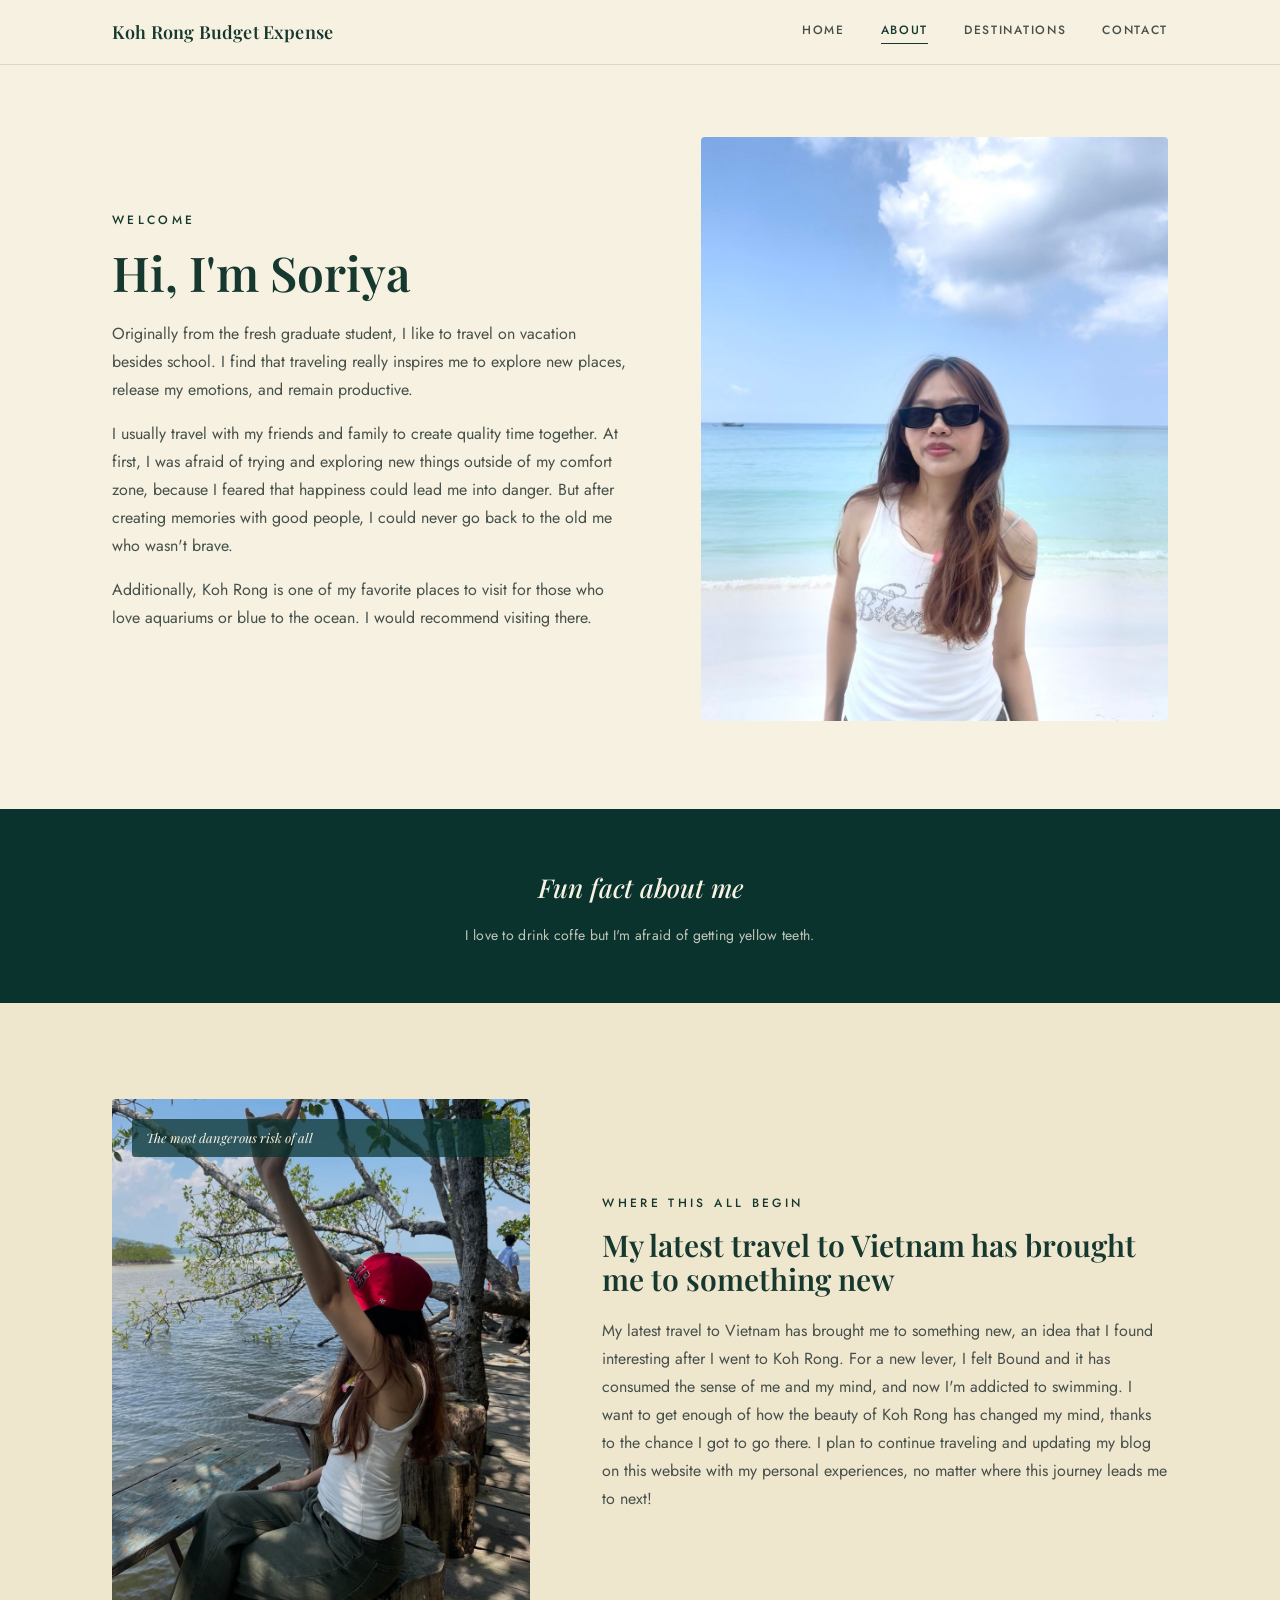
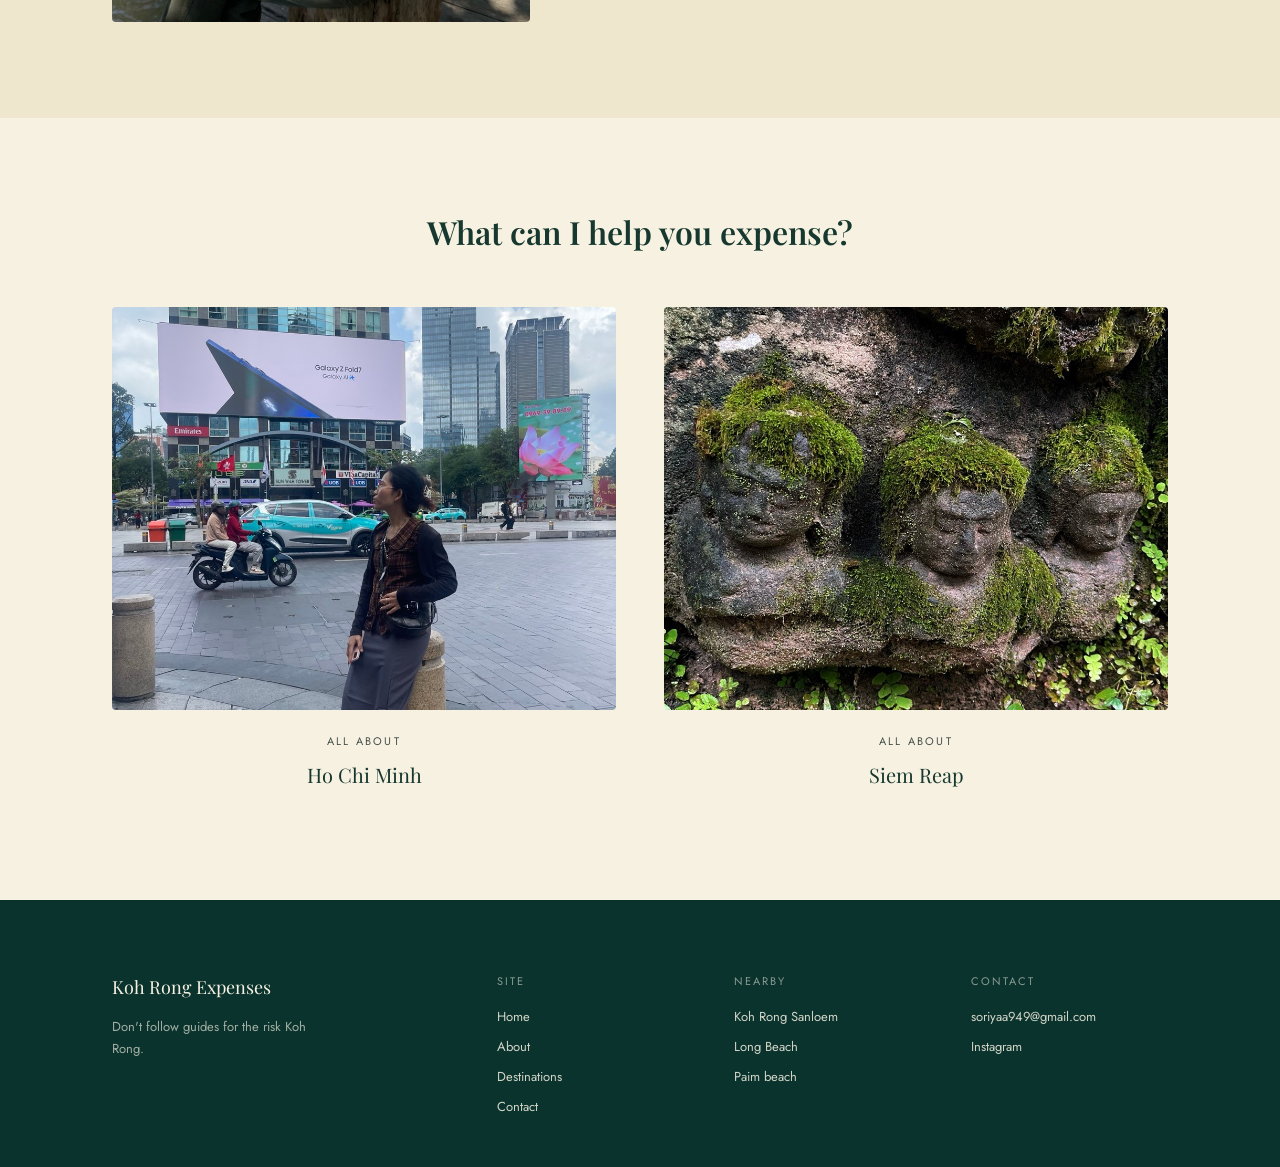
==== about/index_4.html @ e84d72f0 "Initial commit" ====
<!DOCTYPE html>
<html lang="en">
<head>
<meta charset="UTF-8">
<meta name="viewport" content="width=device-width, initial-scale=1.0">
<title>Koh Rong Budget Expense</title>
<link rel="preconnect" href="https://fonts.googleapis.com">
<link href="https://fonts.googleapis.com/css2?family=Playfair+Display:ital,wght@0,500;0,600;0,700;1,500&family=Jost:wght@300;400;500;600&display=swap" rel="stylesheet">
<link rel="stylesheet" href="styles_2.css">
</head>
<body>

<!-- NAV -->
<header class="site-header">
  <div class="header-inner">
    <a href="#" class="logo">Koh Rong Budget Expense</a>

    <button class="nav-toggle" id="navToggle" aria-label="Toggle navigation" aria-expanded="false">
      <span></span>
      <span></span>
      <span></span>
    </button>

    <nav class="main-nav" id="mainNav">
      <a href="#home">Home</a>
      <a href="#about" class="active">About</a>
      <a href="#destinations">Destinations</a>
      <a href="contact.html">Contact</a>
    </nav>
  </div>
</header>

<main>

  <!-- WELCOME / ABOUT -->
  <section class="about-section" id="about">
    <div class="about-inner">
      <div class="about-copy">
        <p class="eyebrow">Welcome</p>
        <h1>Hi, I'm Soriya</h1>
        <p>Originally from the fresh graduate student, I like to travel on vacation besides school. I find that traveling really inspires me to explore new places, release my emotions, and remain productive.</p>
        <p>I usually travel with my friends and family to create quality time together. At first, I was afraid of trying and exploring new things outside of my comfort zone, because I feared that happiness could lead me into danger. But after creating memories with good people, I could never go back to the old me who wasn't brave.</p>
        <p>Additionally, Koh Rong is one of my favorite places to visit for those who love aquariums or blue to the ocean. I would recommend visiting there.</p>
      </div>
      <div class="about-photo">
        <img src="soriyaImage.jpg" alt="Soriya wearing sunglasses">
      </div>
    </div>
  </section>

  <!-- FUN FACT BANNER -->
  <section class="fun-fact">
    <p class="fun-fact-title">Fun fact about me</p>
    <p class="fun-fact-text">I love to drink coffe but I'm afraid of getting yellow teeth.</p>
  </section>

  <!-- WHERE IT ALL BEGAN -->
  <section class="origin-section">
    <div class="origin-inner">
      <div class="origin-photo">
        <img src="soriyapf.jpg" alt="soriya along a river">
        <span class="photo-caption">The most dangerous risk of all</span>
      </div>
      <div class="origin-copy">
        <p class="eyebrow">Where this all begin</p>
        <h2>My latest travel to Vietnam has brought me to something new</h2>
        <p>My latest travel to Vietnam has brought me to something new, an idea that I found interesting after I went to Koh Rong. For a new lever, I felt Bound and it has consumed the sense of me and my mind, and now I'm addicted to swimming. I want to get enough of how the beauty of Koh Rong has changed my mind, thanks to the chance I got to go there. I plan to continue traveling and updating my blog on this website with my personal experiences, no matter where this journey leads me to next!</p>
      </div>
    </div>
  </section>

  <!-- WHAT CAN I HELP YOU EXPENSE -->
  <section class="expense-section" id="destinations">
    <h2>What can I help you expense?</h2>

    <div class="expense-grid">
      <a class="expense-card" href="#">
        <div class="expense-image">
          <img src="hcm.jpg" alt="A street scene in Ho Chi Minh City with a blue car">
        </div>
        <p class="expense-label">All about<br><span>Ho Chi Minh</span></p>
      </a>

      <a class="expense-card" href="#">
        <div class="expense-image">
          <img src="sr.jpg" alt="Moss covered stone carvings at Siem Reap">
        </div>
        <p class="expense-label">All about<br><span>Siem Reap</span></p>
      </a>
    </div>
  </section>

</main>

<!-- FOOTER -->
<footer class="site-footer" id="contact">
  <div class="footer-inner">
    <div class="footer-brand">
      <p class="footer-title">Koh Rong Expenses</p>
      <p class="footer-tagline">Don't follow guides for the risk Koh Rong.</p>
    </div>

    <div class="footer-col">
      <p class="footer-heading">Site</p>
      <a href="#home">Home</a>
      <a href="#about">About</a>
      <a href="#destinations">Destinations</a>
      <a href="contact.html">Contact</a>
    </div>

    <div class="footer-col">
      <p class="footer-heading">Nearby</p>
      <a href="#">Koh Rong Sanloem</a>
      <a href="#">Long Beach</a>
      <a href="#">Paim beach</a>
    </div>

    <div class="footer-col">
      <p class="footer-heading">Contact</p>
      <a href="mailto:soriyaa949@gmail.com">soriyaa949@gmail.com</a>
      <a href="#">Instagram</a>
    </div>
  </div>
</footer>

<script src="script.js"></script>
</body>
</html>
---- about/styles_2.css ----
/* ===========================
   Tokens
=========================== */
:root {
  --cream-light: #F6F1E1;
  --cream-warm: #EFE6CE;
  --green-deep: #0A332E;
  --green-deep-2: #16382F;
  --ink: #1E2620;
  --ink-soft: #46504A;
  --rule: rgba(30, 38, 32, 0.12);
  --white: #FFFFFF;

  --font-display: 'Playfair Display', Georgia, serif;
  --font-body: 'Jost', 'Helvetica Neue', Arial, sans-serif;

  --max-width: 1120px;
}

* { box-sizing: border-box; }

html { scroll-behavior: smooth; }

body {
  margin: 0;
  font-family: var(--font-body);
  color: var(--ink);
  background: var(--cream-light);
  -webkit-font-smoothing: antialiased;
}

img { max-width: 100%; display: block; }

a { color: inherit; text-decoration: none; }

h1, h2 {
  font-family: var(--font-display);
  font-weight: 600;
  line-height: 1.15;
  margin: 0 0 20px;
  color: var(--green-deep-2);
}

p { line-height: 1.75; margin: 0 0 16px; color: var(--ink-soft); }

.eyebrow {
  font-family: var(--font-body);
  font-size: 12px;
  letter-spacing: 0.28em;
  text-transform: uppercase;
  color: var(--green-deep-2);
  font-weight: 500;
  margin-bottom: 14px;
}

/* ===========================
   Header
=========================== */
.site-header {
  background: var(--cream-light);
  border-bottom: 1px solid var(--rule);
  position: sticky;
  top: 0;
  z-index: 100;
}

.header-inner {
  max-width: var(--max-width);
  margin: 0 auto;
  padding: 20px 32px;
  display: flex;
  align-items: center;
  justify-content: space-between;
}

.logo {
  font-family: var(--font-display);
  font-weight: 600;
  font-size: 18px;
  letter-spacing: 0.01em;
  color: var(--green-deep-2);
}

.main-nav {
  display: flex;
  gap: 36px;
}

.main-nav a {
  font-size: 12px;
  letter-spacing: 0.14em;
  text-transform: uppercase;
  font-weight: 500;
  color: var(--ink-soft);
  padding-bottom: 4px;
  border-bottom: 1px solid transparent;
  transition: color 0.2s ease, border-color 0.2s ease;
}

.main-nav a:hover,
.main-nav a.active {
  color: var(--green-deep-2);
  border-bottom-color: var(--green-deep-2);
}

.nav-toggle {
  display: none;
  flex-direction: column;
  justify-content: center;
  gap: 5px;
  width: 32px;
  height: 32px;
  background: none;
  border: none;
  cursor: pointer;
  padding: 0;
}

.nav-toggle span {
  display: block;
  height: 2px;
  width: 100%;
  background: var(--green-deep-2);
  transition: transform 0.25s ease, opacity 0.25s ease;
}

.nav-toggle.is-open span:nth-child(1) { transform: translateY(7px) rotate(45deg); }
.nav-toggle.is-open span:nth-child(2) { opacity: 0; }
.nav-toggle.is-open span:nth-child(3) { transform: translateY(-7px) rotate(-45deg); }

/* ===========================
   About section
=========================== */
.about-section {
  padding: 0;
}

.about-inner {
  max-width: var(--max-width);
  margin: 0 auto;
  padding: 72px 32px 88px;
  display: grid;
  grid-template-columns: 1.05fr 0.95fr;
  gap: 72px;
  align-items: center;
}

.about-copy h1 {
  font-size: clamp(34px, 4vw, 48px);
}

.about-photo img {
  border-radius: 4px;
  width: 100%;
  aspect-ratio: 4 / 5;
  object-fit: cover;
}

/* ===========================
   Fun fact banner
=========================== */
.fun-fact {
  background: var(--green-deep);
  color: var(--cream-light);
  text-align: center;
  padding: 56px 24px;
}

.fun-fact-title {
  font-family: var(--font-display);
  font-style: italic;
  font-size: 26px;
  font-weight: 500;
  color: var(--cream-light);
  margin-bottom: 12px;
}

.fun-fact-text {
  font-size: 14px;
  letter-spacing: 0.02em;
  color: rgba(246, 241, 225, 0.78);
  margin: 0;
}

/* ===========================
   Origin section
=========================== */
.origin-section {
  background: var(--cream-warm);
  padding: 0;
}

.origin-inner {
  max-width: var(--max-width);
  margin: 0 auto;
  padding: 96px 32px;
  display: grid;
  grid-template-columns: 0.85fr 1.15fr;
  gap: 72px;
  align-items: center;
}

.origin-photo {
  position: relative;
  border-radius: 4px;
  overflow: hidden;
}

.origin-photo img {
  width: 100%;
  aspect-ratio: 4 / 5;
  object-fit: cover;
}

.photo-caption {
  position: absolute;
  top: 20px;
  left: 20px;
  right: 20px;
  background: rgba(10, 51, 46, 0.72);
  color: var(--cream-light);
  font-family: var(--font-display);
  font-style: italic;
  font-size: 13px;
  padding: 10px 14px;
  border-radius: 3px;
  line-height: 1.4;
}

.origin-copy h2 {
  font-size: clamp(24px, 2.6vw, 30px);
}

/* ===========================
   Expense section
=========================== */
.expense-section {
  padding: 96px 32px 108px;
  max-width: var(--max-width);
  margin: 0 auto;
  text-align: center;
}

.expense-section h2 {
  font-size: clamp(26px, 3vw, 32px);
  margin-bottom: 56px;
}

.expense-grid {
  display: grid;
  grid-template-columns: 1fr 1fr;
  gap: 48px;
}

.expense-card { display: block; }

.expense-image {
  border-radius: 4px;
  overflow: hidden;
  margin-bottom: 22px;
}

.expense-image img {
  width: 100%;
  aspect-ratio: 5 / 4;
  object-fit: cover;
  transition: transform 0.5s ease;
}

.expense-card:hover .expense-image img {
  transform: scale(1.04);
}

.expense-label {
  font-size: 11px;
  letter-spacing: 0.2em;
  text-transform: uppercase;
  color: var(--ink-soft);
  margin: 0;
}

.expense-label span {
  display: block;
  font-family: var(--font-display);
  font-size: 20px;
  letter-spacing: 0;
  text-transform: none;
  color: var(--green-deep-2);
  margin-top: 6px;
}

/* ===========================
   Contact page
=========================== */
.contact-section {
  min-height: 60vh;
  padding: 0;
}

.contact-inner {
  max-width: var(--max-width);
  margin: 0 auto;
  padding: 88px 32px 140px;
}

.contact-inner h1 {
  font-size: clamp(30px, 3.6vw, 40px);
  margin-bottom: 28px;
}

.contact-inner h2 {
  font-size: clamp(19px, 2.2vw, 23px);
  margin-top: 52px;
  margin-bottom: 22px;
}

.contact-inner p {
  font-size: 16px;
  max-width: 640px;
}

.inline-link {
  color: var(--green-deep-2);
  border-bottom: 1px solid var(--green-deep-2);
  transition: opacity 0.2s ease;
}

.inline-link:hover { opacity: 0.7; }

.social-list {
  list-style: disc;
  padding-left: 20px;
  margin: 0 0 64px;
}

.social-list li {
  font-size: 16px;
  color: var(--ink-soft);
  line-height: 2;
}

.social-label {
  color: var(--ink);
  font-weight: 500;
}

.sign-off {
  margin-bottom: 4px;
  font-size: 16px;
}

.sign-name {
  font-size: 16px;
  margin-bottom: 0;
}

/* ===========================
   Footer
=========================== */
.site-footer {
  background: var(--green-deep);
  color: var(--cream-light);
  padding: 0;
}

.footer-inner {
  max-width: var(--max-width);
  margin: 0 auto;
  padding: 72px 32px 40px;
  display: grid;
  grid-template-columns: 1.4fr 0.8fr 0.8fr 0.8fr;
  gap: 40px;
}

.footer-title {
  font-family: var(--font-display);
  font-size: 18px;
  margin: 0 0 12px;
  color: var(--cream-light);
}

.footer-tagline {
  font-size: 13px;
  color: rgba(246, 241, 225, 0.65);
  max-width: 220px;
  margin: 0;
}

.footer-heading {
  font-size: 11px;
  letter-spacing: 0.18em;
  text-transform: uppercase;
  color: rgba(246, 241, 225, 0.55);
  margin: 0 0 16px;
}

.footer-col {
  display: flex;
  flex-direction: column;
}

.footer-col a {
  font-size: 13px;
  color: rgba(246, 241, 225, 0.85);
  margin-bottom: 10px;
  width: fit-content;
  border-bottom: 1px solid transparent;
  transition: border-color 0.2s ease;
}

.footer-col a:hover {
  border-bottom-color: rgba(246, 241, 225, 0.85);
}

/* ===========================
   Responsive
=========================== */
@media (max-width: 900px) {
  .about-inner,
  .origin-inner {
    grid-template-columns: 1fr;
    gap: 40px;
  }

  .origin-inner { text-align: left; }

  .about-photo { order: -1; }

  .footer-inner {
    grid-template-columns: 1fr 1fr;
    row-gap: 40px;
  }

  .footer-brand { grid-column: 1 / -1; }
}

@media (max-width: 640px) {
  .header-inner { padding: 16px 20px; }

  .nav-toggle { display: flex; }

  .main-nav {
    position: absolute;
    top: 100%;
    left: 0;
    right: 0;
    background: var(--cream-light);
    border-bottom: 1px solid var(--rule);
    flex-direction: column;
    gap: 0;
    max-height: 0;
    overflow: hidden;
    transition: max-height 0.3s ease;
  }

  .main-nav.is-open { max-height: 260px; }

  .main-nav a {
    padding: 16px 20px;
    border-bottom: 1px solid var(--rule);
  }

  .main-nav a.active { border-left: 3px solid var(--green-deep-2); }

  .about-inner { padding: 48px 20px 64px; }
  .origin-inner { padding: 64px 20px; }
  .expense-section { padding: 64px 20px 72px; }
  .fun-fact { padding: 44px 20px; }
  .contact-inner { padding: 56px 20px 80px; }
  .footer-inner { padding: 56px 20px 32px; }

  .about-copy h1 { font-size: 30px; }

  .expense-grid {
    grid-template-columns: 1fr;
    gap: 40px;
  }

  .footer-inner {
    grid-template-columns: 1fr;
    gap: 32px;
  }

  .fun-fact-title { font-size: 21px; }
}
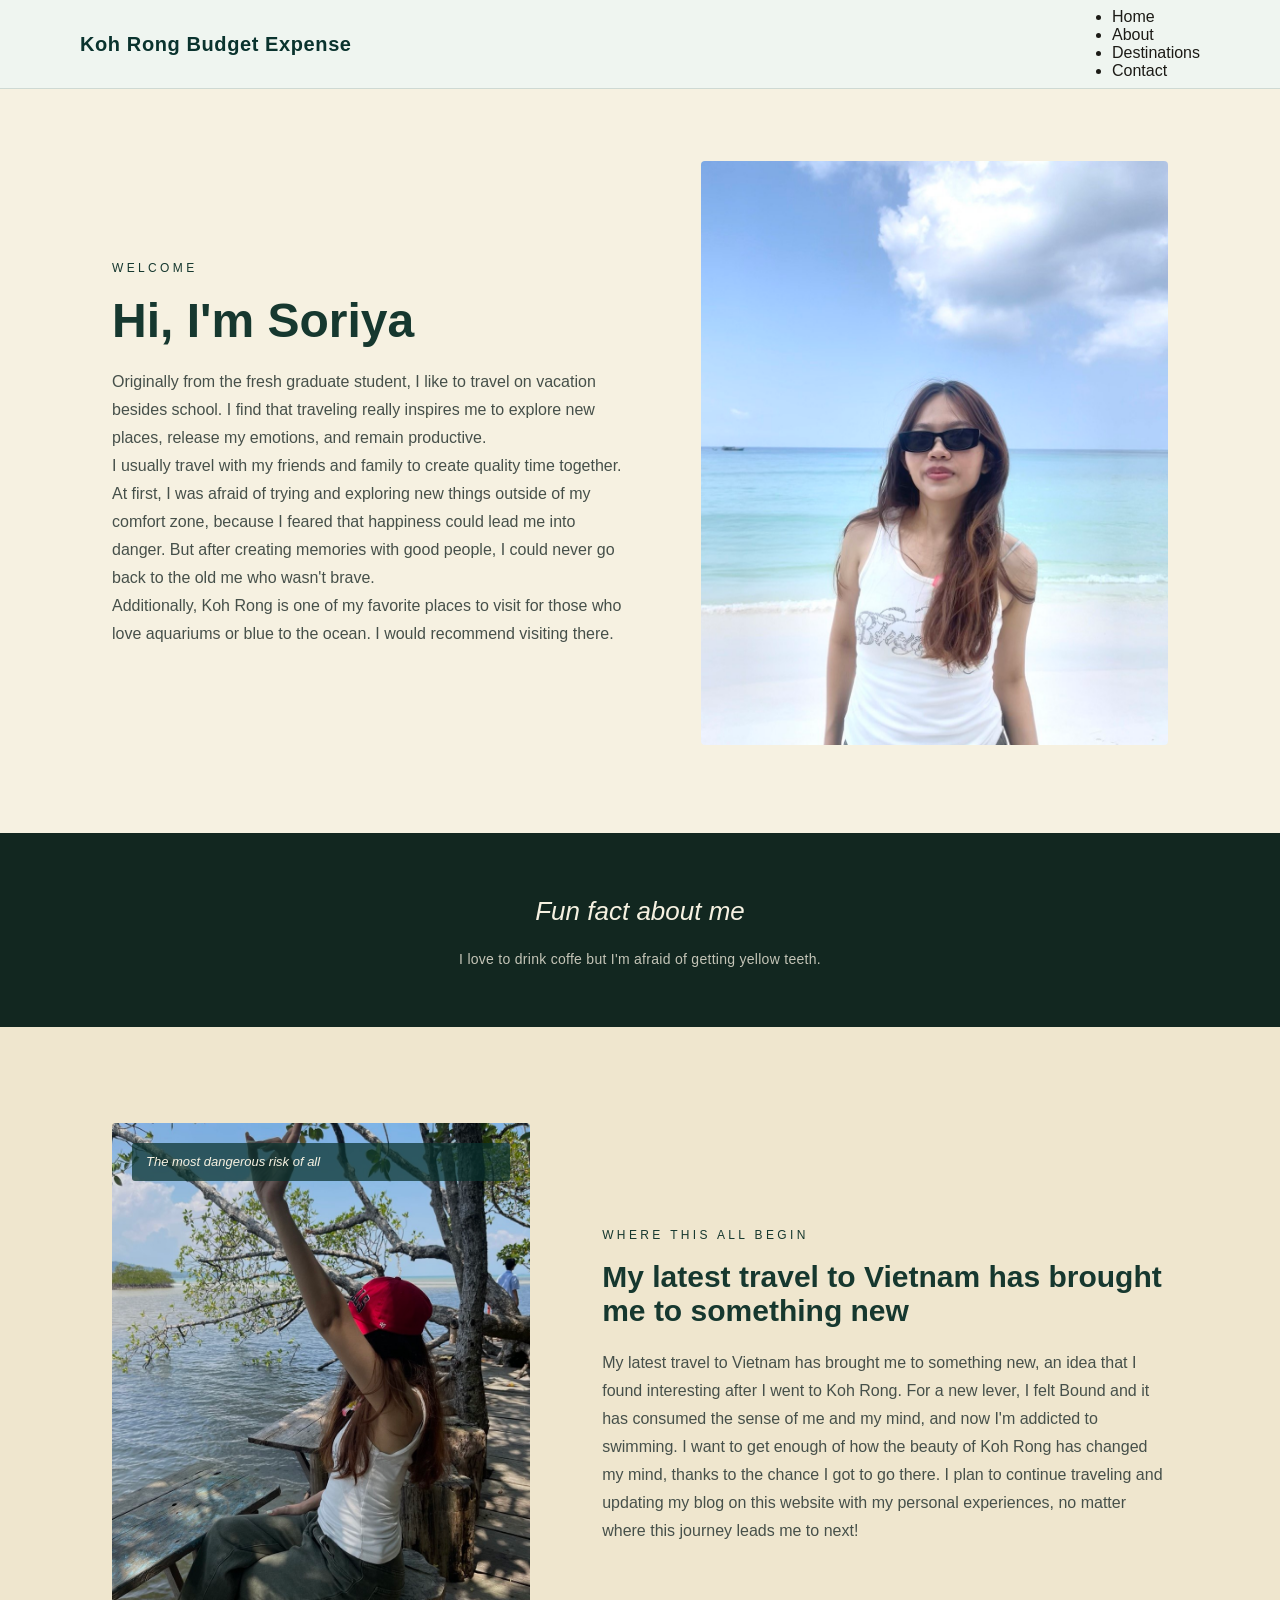
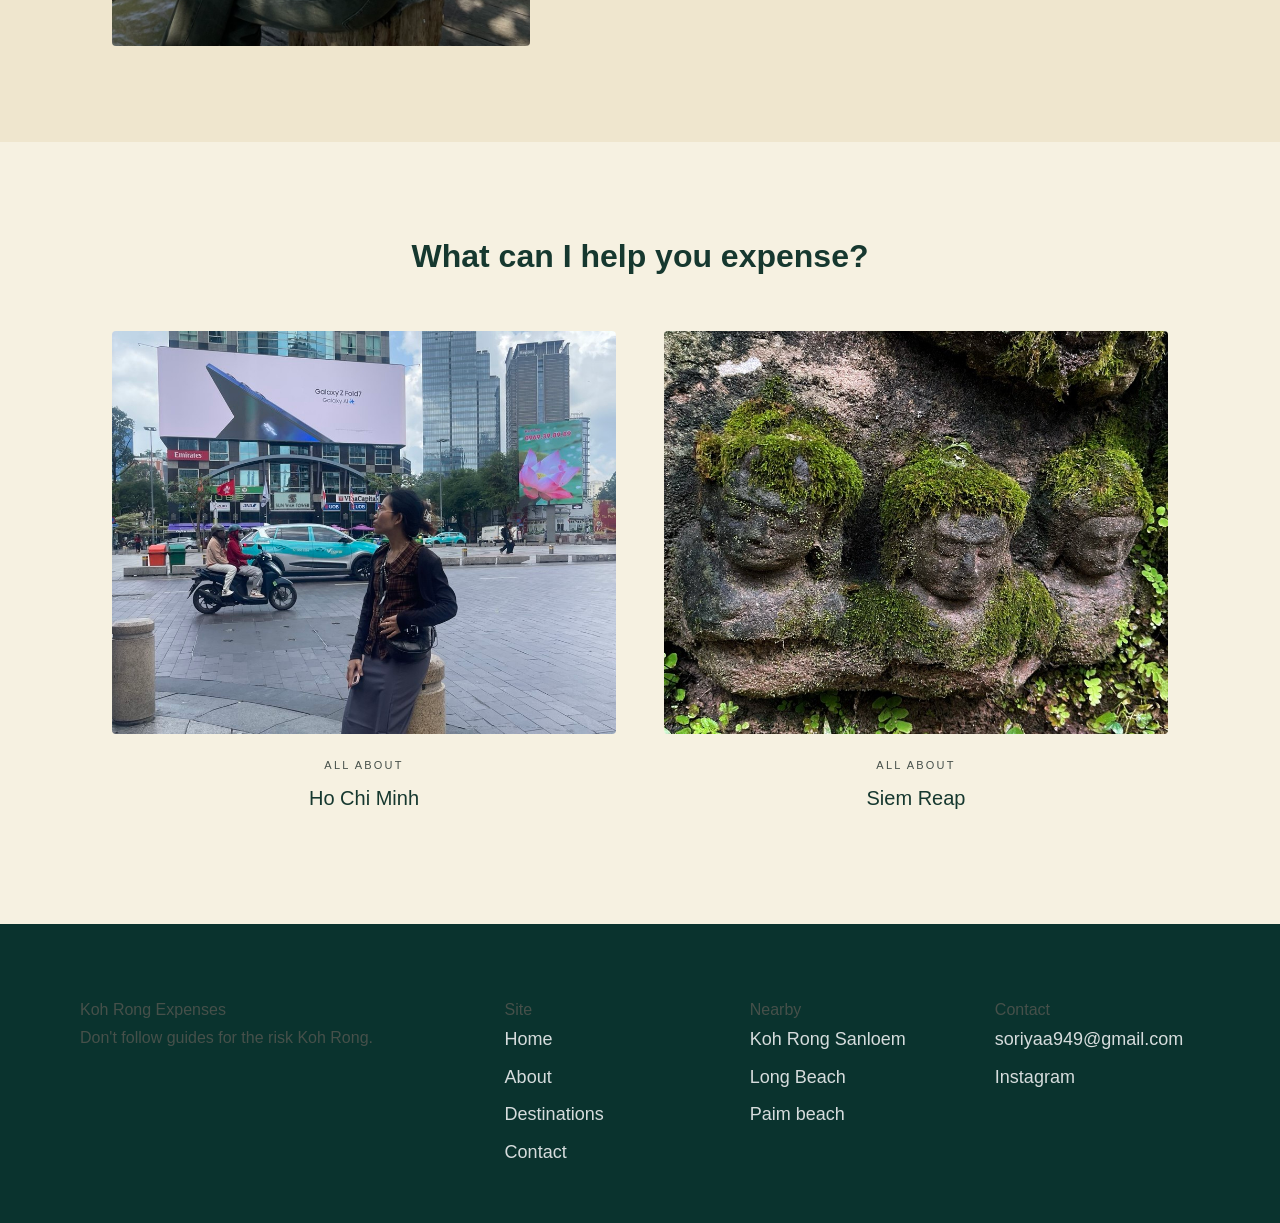
==== commit c0223ccd: "Remove duplicate nav" ====
--- a/about/index_4.html
+++ b/about/index_4.html
@@ -21,12 +21,12 @@
       <span></span>
     </button>
 
-    <nav class="main-nav" id="mainNav">
-      <a href="#home">Home</a>
-      <a href="#about" class="active">About</a>
-      <a href="#destinations">Destinations</a>
-      <a href="contact.html">Contact</a>
-    </nav>
+    <ul class="nav-links">
+        <li><a href="index.html" class="navbar_link">Home</a></li>
+        <li><a href="about.html" class="navbar_link">About</a></li>
+        <li><a href="destinations.html" class="navbar_link">Destinations</a></li>
+        <li><a href="contact.html" class="navbar_link">Contact</a></li>
+      </ul>
   </div>
 </header>
 
--- a/about/styles_2.css
+++ b/about/styles_2.css
@@ -32,6 +32,139 @@
 img { max-width: 100%; display: block; }
 
 a { color: inherit; text-decoration: none; }
+@import url('https://fonts.googleapis.com/css2?family=Fraunces:ital,opsz,wdth,wght@0,9..144,75..125,300;0,9..144,75..125,400;0,9..144,75..125,600;1,9..144,75..125,300;1,9..144,75..125,400&family=JetBrains+Mono:wght@400;700&family=Work+Sans:wght@400;600&family=Big+Shoulders+Display:wght@800&family=Roboto:wght@400;500&display=swap');
+
+/* ── Tokens ── */
+:root {
+  --cream:        #f6f1e1;
+  --cream-warm:   #efe6ce;
+  --green-dark:   #0a332e;
+  --green-deep:   #122720;
+  --green-nav:    #eff5f0;
+  --orange:       #f69117;
+  --ink:          #1c1b16;
+  --ink-muted:    rgba(28,27,22,0.78);
+  --ink-faint:    rgba(28,27,22,0.14);
+  --white:        #ffffff;
+  --cream-foot:   #fafafc;
+  --rule-nav:     rgba(13,43,40,0.14);
+
+  --font-serif:   'Fraunces', Georgia, serif;
+  --font-sans:    'Work Sans', sans-serif;
+  --font-display: 'Big Shoulders Display', sans-serif;
+  --font-body:    'Roboto', sans-serif;
+  --font-mono:    'JetBrains Mono', monospace;
+
+  --max-w: 1200px;
+}
+
+*, *::before, *::after { box-sizing: border-box; }
+html { scroll-behavior: smooth; }
+body {
+  margin: 0;
+  font-family: var(--font-body);
+  background: var(--cream);
+  color: var(--ink);
+  -webkit-font-smoothing: antialiased;
+}
+img { max-width: 100%; display: block; }
+a { color: inherit; text-decoration: none; }
+p { margin: 0; }
+ul { margin: 0; padding: 0; }
+
+/* ════════════════════════════════════════
+   NAV
+════════════════════════════════════════ */
+.site-header {
+  background: var(--green-nav);
+  border-bottom: 1px solid var(--rule-nav);
+  position: sticky;
+  top: 0;
+  z-index: 100;
+}
+
+.header-inner {
+  max-width: var(--max-w);
+  margin: 0 auto;
+  padding: 0 40px;
+  height: 88px;
+  display: flex;
+  align-items: center;
+  justify-content: space-between;
+}
+
+/* Logo */
+.logo {
+  display: flex;
+  align-items: center;
+  gap: 10px;
+  font-family: var(--font-display);
+  font-weight: 800;
+  font-size: 20px;
+  letter-spacing: 0.6px;
+  color: var(--green-dark);
+  text-decoration: none;
+  white-space: nowrap;
+}
+.logo-dot {
+  width: 8px;
+  height: 8px;
+  background: var(--orange);
+  border-radius: 2px;
+  flex-shrink: 0;
+}
+
+/* Desktop nav links */
+.main-nav {
+  display: flex;
+  gap: 40px;
+  align-items: center;
+}
+.main-nav a {
+  font-family: var(--font-sans);
+  font-weight: 600;
+  font-size: 15px;
+  letter-spacing: 0.5px;
+  text-transform: uppercase;
+  color: #3f5c57;
+  padding-bottom: 3px;
+  border-bottom: 2px solid transparent;
+  transition: color .2s ease, border-color .2s ease;
+}
+.main-nav a:hover {
+  color: var(--orange);
+  border-bottom-color: var(--orange);
+}
+.main-nav a.active {
+  color: var(--green-dark);
+  border-bottom-color: var(--orange);
+}
+
+/* Hamburger button */
+.nav-toggle {
+  display: none;
+  flex-direction: column;
+  justify-content: center;
+  gap: 5px;
+  width: 32px;
+  height: 32px;
+  background: none;
+  border: none;
+  cursor: pointer;
+  padding: 0;
+}
+.nav-toggle span {
+  display: block;
+  height: 2px;
+  width: 100%;
+  background: var(--green-dark);
+  border-radius: 2px;
+  transition: transform .25s ease, opacity .25s ease;
+}
+.nav-toggle.is-open span:nth-child(1) { transform: translateY(7px) rotate(45deg); }
+.nav-toggle.is-open span:nth-child(2) { opacity: 0; }
+.nav-toggle.is-open span:nth-child(3) { transform: translateY(-7px) rotate(-45deg); }
+
 
 h1, h2 {
   font-family: var(--font-display);
@@ -72,6 +205,7 @@
   align-items: center;
   justify-content: space-between;
 }
+
 
 .logo {
   font-family: var(--font-display);
@@ -354,132 +488,350 @@
   margin-bottom: 0;
 }
 
-/* ===========================
-   Footer
-=========================== */
+@import url('https://fonts.googleapis.com/css2?family=Fraunces:ital,opsz,wdth,wght@0,9..144,75..125,300;0,9..144,75..125,400;0,9..144,75..125,600;1,9..144,75..125,300;1,9..144,75..125,400&family=JetBrains+Mono:wght@400;700&family=Work+Sans:wght@400;600&family=Big+Shoulders+Display:wght@800&family=Roboto:wght@400;500&display=swap');
+
+/* ── Tokens ── */
+:root {
+  --cream:        #f6f1e1;
+  --cream-warm:   #efe6ce;
+  --green-dark:   #0a332e;
+  --green-deep:   #122720;
+  --green-nav:    #eff5f0;
+  --orange:       #f69117;
+  --ink:          #1c1b16;
+  --ink-muted:    rgba(28,27,22,0.78);
+  --ink-faint:    rgba(28,27,22,0.14);
+  --white:        #ffffff;
+  --cream-foot:   #fafafc;
+  --rule-nav:     rgba(13,43,40,0.14);
+
+  --font-serif:   'Fraunces', Georgia, serif;
+  --font-sans:    'Work Sans', sans-serif;
+  --font-display: 'Big Shoulders Display', sans-serif;
+  --font-body:    'Roboto', sans-serif;
+  --font-mono:    'JetBrains Mono', monospace;
+
+  --max-w: 1200px;
+}
+
+*, *::before, *::after { box-sizing: border-box; }
+html { scroll-behavior: smooth; }
+body {
+  margin: 0;
+  font-family: var(--font-body);
+  background: var(--cream);
+  color: var(--ink);
+  -webkit-font-smoothing: antialiased;
+}
+img { max-width: 100%; display: block; }
+a { color: inherit; text-decoration: none; }
+p { margin: 0; }
+ul { margin: 0; padding: 0; }
+
+/* ════════════════════════════════════════
+   NAV
+════════════════════════════════════════ */
+.site-header {
+  background: var(--green-nav);
+  border-bottom: 1px solid var(--rule-nav);
+  position: sticky;
+  top: 0;
+  z-index: 100;
+}
+
+.header-inner {
+  max-width: var(--max-w);
+  margin: 0 auto;
+  padding: 0 40px;
+  height: 88px;
+  display: flex;
+  align-items: center;
+  justify-content: space-between;
+}
+
+/* Logo */
+.logo {
+  display: flex;
+  align-items: center;
+  gap: 10px;
+  font-family: var(--font-display);
+  font-weight: 800;
+  font-size: 20px;
+  letter-spacing: 0.6px;
+  color: var(--green-dark);
+  text-decoration: none;
+  white-space: nowrap;
+}
+.logo-dot {
+  width: 8px;
+  height: 8px;
+  background: var(--orange);
+  border-radius: 2px;
+  flex-shrink: 0;
+}
+
+/* Desktop nav links */
+.main-nav {
+  display: flex;
+  gap: 40px;
+  align-items: center;
+}
+.main-nav a {
+  font-family: var(--font-sans);
+  font-weight: 600;
+  font-size: 15px;
+  letter-spacing: 0.5px;
+  text-transform: uppercase;
+  color: #3f5c57;
+  padding-bottom: 3px;
+  border-bottom: 2px solid transparent;
+  transition: color .2s ease, border-color .2s ease;
+}
+.main-nav a:hover {
+  color: var(--orange);
+  border-bottom-color: var(--orange);
+}
+.main-nav a.active {
+  color: var(--green-dark);
+  border-bottom-color: var(--orange);
+}
+
+/* Hamburger button */
+.nav-toggle {
+  display: none;
+  flex-direction: column;
+  justify-content: center;
+  gap: 5px;
+  width: 32px;
+  height: 32px;
+  background: none;
+  border: none;
+  cursor: pointer;
+  padding: 0;
+}
+.nav-toggle span {
+  display: block;
+  height: 2px;
+  width: 100%;
+  background: var(--green-dark);
+  border-radius: 2px;
+  transition: transform .25s ease, opacity .25s ease;
+}
+.nav-toggle.is-open span:nth-child(1) { transform: translateY(7px) rotate(45deg); }
+.nav-toggle.is-open span:nth-child(2) { opacity: 0; }
+.nav-toggle.is-open span:nth-child(3) { transform: translateY(-7px) rotate(-45deg); }
+
+/* ════════════════════════════════════════
+   CONTACT CONTENT
+════════════════════════════════════════ */
+.contact-page {
+  background: var(--cream);
+  min-height: calc(100vh - 88px - 440px);
+}
+
+.contact-inner {
+  max-width: var(--max-w);
+  margin: 0 auto;
+  padding: 96px 40px 80px;
+}
+
+/* "I'm Soriya" block */
+.contact-greeting {
+  margin-bottom: 64px;
+}
+
+.contact-name {
+  font-family: var(--font-serif);
+  font-weight: 400;
+  font-size: clamp(32px, 4vw, 48px);
+  color: var(--ink);
+  line-height: 1.3;
+  margin: 0 0 20px;
+  font-variation-settings: "SOFT" 0, "WONK" 1;
+}
+
+.contact-body {
+  font-family: var(--font-body);
+  font-weight: 500;
+  font-size: clamp(16px, 1.8vw, 22px);
+  color: var(--ink-muted);
+  line-height: 1.75;
+  max-width: 560px;
+}
+
+.contact-email-link {
+  color: var(--green-dark);
+  border-bottom: 1px solid var(--green-dark);
+  transition: color .2s, border-color .2s;
+}
+.contact-email-link:hover {
+  color: var(--orange);
+  border-bottom-color: var(--orange);
+}
+
+/* "Social platforms" block */
+.contact-social {
+  margin-bottom: 64px;
+}
+
+.contact-social-heading {
+  font-family: var(--font-serif);
+  font-weight: 400;
+  font-size: clamp(24px, 3vw, 38px);
+  color: var(--ink);
+  line-height: 1.35;
+  margin: 0 0 20px;
+  font-variation-settings: "SOFT" 0, "WONK" 1;
+  max-width: 660px;
+}
+
+.contact-social-list {
+  list-style: disc;
+  padding-left: 28px;
+}
+
+.contact-social-list li {
+  font-family: var(--font-body);
+  font-weight: 500;
+  font-size: clamp(16px, 1.8vw, 22px);
+  color: var(--ink-muted);
+  line-height: 1.75;
+  margin-bottom: 4px;
+}
+
+/* Sign-off */
+.contact-signoff {
+  font-family: var(--font-body);
+  font-weight: 400;
+  font-size: clamp(15px, 1.4vw, 20px);
+  color: var(--ink);
+  line-height: 1.65;
+}
+
+/* ════════════════════════════════════════
+   FOOTER
+════════════════════════════════════════ */
 .site-footer {
-  background: var(--green-deep);
-  color: var(--cream-light);
-  padding: 0;
+  background: var(--green-dark);
+  color: var(--cream-foot);
 }
 
 .footer-inner {
-  max-width: var(--max-width);
-  margin: 0 auto;
-  padding: 72px 32px 40px;
+  max-width: var(--max-w);
+  margin: 0 auto;
+  padding: 72px 40px 48px;
   display: grid;
-  grid-template-columns: 1.4fr 0.8fr 0.8fr 0.8fr;
+  grid-template-columns: 1.5fr 0.8fr 0.8fr 0.8fr;
   gap: 40px;
 }
 
-.footer-title {
-  font-family: var(--font-display);
-  font-size: 18px;
-  margin: 0 0 12px;
-  color: var(--cream-light);
-}
-
-.footer-tagline {
-  font-size: 13px;
-  color: rgba(246, 241, 225, 0.65);
+.footer-brand-name {
+  font-family: system-ui, sans-serif;
+  font-weight: 400;
+  font-size: 24px;
+  letter-spacing: 0.2px;
+  color: var(--cream-foot);
+  margin: 0 0 10px;
+}
+
+.footer-brand-tag {
+  font-family: var(--font-sans);
+  font-weight: 400;
+  font-size: 16px;
+  color: rgba(250,250,252,0.75);
+  line-height: 1.65;
   max-width: 220px;
   margin: 0;
 }
 
-.footer-heading {
-  font-size: 11px;
-  letter-spacing: 0.18em;
-  text-transform: uppercase;
-  color: rgba(246, 241, 225, 0.55);
-  margin: 0 0 16px;
-}
-
-.footer-col {
-  display: flex;
-  flex-direction: column;
+.footer-col-heading {
+  font-family: var(--font-display);
+  font-weight: 800;
+  font-size: 20px;
+  letter-spacing: 0.6px;
+  color: var(--cream-foot);
+  margin: 0 0 14px;
 }
 
 .footer-col a {
-  font-size: 13px;
-  color: rgba(246, 241, 225, 0.85);
-  margin-bottom: 10px;
+  display: block;
+  font-family: var(--font-sans);
+  font-weight: 400;
+  font-size: 18px;
+  color: rgba(250,250,252,0.85);
+  line-height: 1.7;
+  margin-bottom: 6px;
   width: fit-content;
   border-bottom: 1px solid transparent;
-  transition: border-color 0.2s ease;
-}
-
+  transition: color .2s ease, border-color .2s ease;
+}
 .footer-col a:hover {
-  border-bottom-color: rgba(246, 241, 225, 0.85);
-}
-
-/* ===========================
-   Responsive
-=========================== */
+  color: var(--orange);
+  border-bottom-color: var(--orange);
+}
+
+.footer-bottom {
+  max-width: var(--max-w);
+  margin: 0 auto;
+  padding: 20px 40px 28px;
+  border-top: 1px solid rgba(250,250,252,0.1);
+}
+.footer-bottom p {
+  font-family: var(--font-mono);
+  font-size: 14px;
+  color: rgba(250,250,252,0.35);
+  letter-spacing: 0.5px;
+  margin: 0;
+}
+
+/* ════════════════════════════════════════
+   RESPONSIVE
+════════════════════════════════════════ */
 @media (max-width: 900px) {
-  .about-inner,
-  .origin-inner {
-    grid-template-columns: 1fr;
-    gap: 40px;
-  }
-
-  .origin-inner { text-align: left; }
-
-  .about-photo { order: -1; }
-
   .footer-inner {
     grid-template-columns: 1fr 1fr;
-    row-gap: 40px;
+    row-gap: 36px;
   }
-
   .footer-brand { grid-column: 1 / -1; }
 }
 
 @media (max-width: 640px) {
-  .header-inner { padding: 16px 20px; }
-
-  .nav-toggle { display: flex; }
-
+  /* Nav */
+  .header-inner { padding: 0 20px; height: 64px; }
+  .nav-toggle   { display: flex; }
   .main-nav {
     position: absolute;
     top: 100%;
     left: 0;
     right: 0;
-    background: var(--cream-light);
-    border-bottom: 1px solid var(--rule);
+    background: var(--green-nav);
+    border-bottom: 1px solid var(--rule-nav);
     flex-direction: column;
+    align-items: flex-start;
     gap: 0;
     max-height: 0;
     overflow: hidden;
-    transition: max-height 0.3s ease;
+    transition: max-height .3s ease;
   }
-
-  .main-nav.is-open { max-height: 260px; }
-
+  .main-nav.is-open { max-height: 280px; }
   .main-nav a {
+    width: 100%;
     padding: 16px 20px;
-    border-bottom: 1px solid var(--rule);
+    border-bottom: 1px solid rgba(13,43,40,0.1);
+    font-size: 14px;
   }
-
-  .main-nav a.active { border-left: 3px solid var(--green-deep-2); }
-
-  .about-inner { padding: 48px 20px 64px; }
-  .origin-inner { padding: 64px 20px; }
-  .expense-section { padding: 64px 20px 72px; }
-  .fun-fact { padding: 44px 20px; }
-  .contact-inner { padding: 56px 20px 80px; }
-  .footer-inner { padding: 56px 20px 32px; }
-
-  .about-copy h1 { font-size: 30px; }
-
-  .expense-grid {
-    grid-template-columns: 1fr;
-    gap: 40px;
+  .main-nav a.active {
+    border-left: 3px solid var(--orange);
   }
 
-  .footer-inner {
-    grid-template-columns: 1fr;
-    gap: 32px;
+  /* Content */
+  .contact-inner {
+    padding: 52px 20px 60px;
   }
-
-  .fun-fact-title { font-size: 21px; }
-}
+  .contact-greeting { margin-bottom: 40px; }
+  .contact-social   { margin-bottom: 40px; }
+
+  /* Footer */
+  .footer-inner  { grid-template-columns: 1fr; gap: 28px; padding: 48px 20px 32px; }
+  .footer-bottom { padding: 16px 20px 24px; }
+}
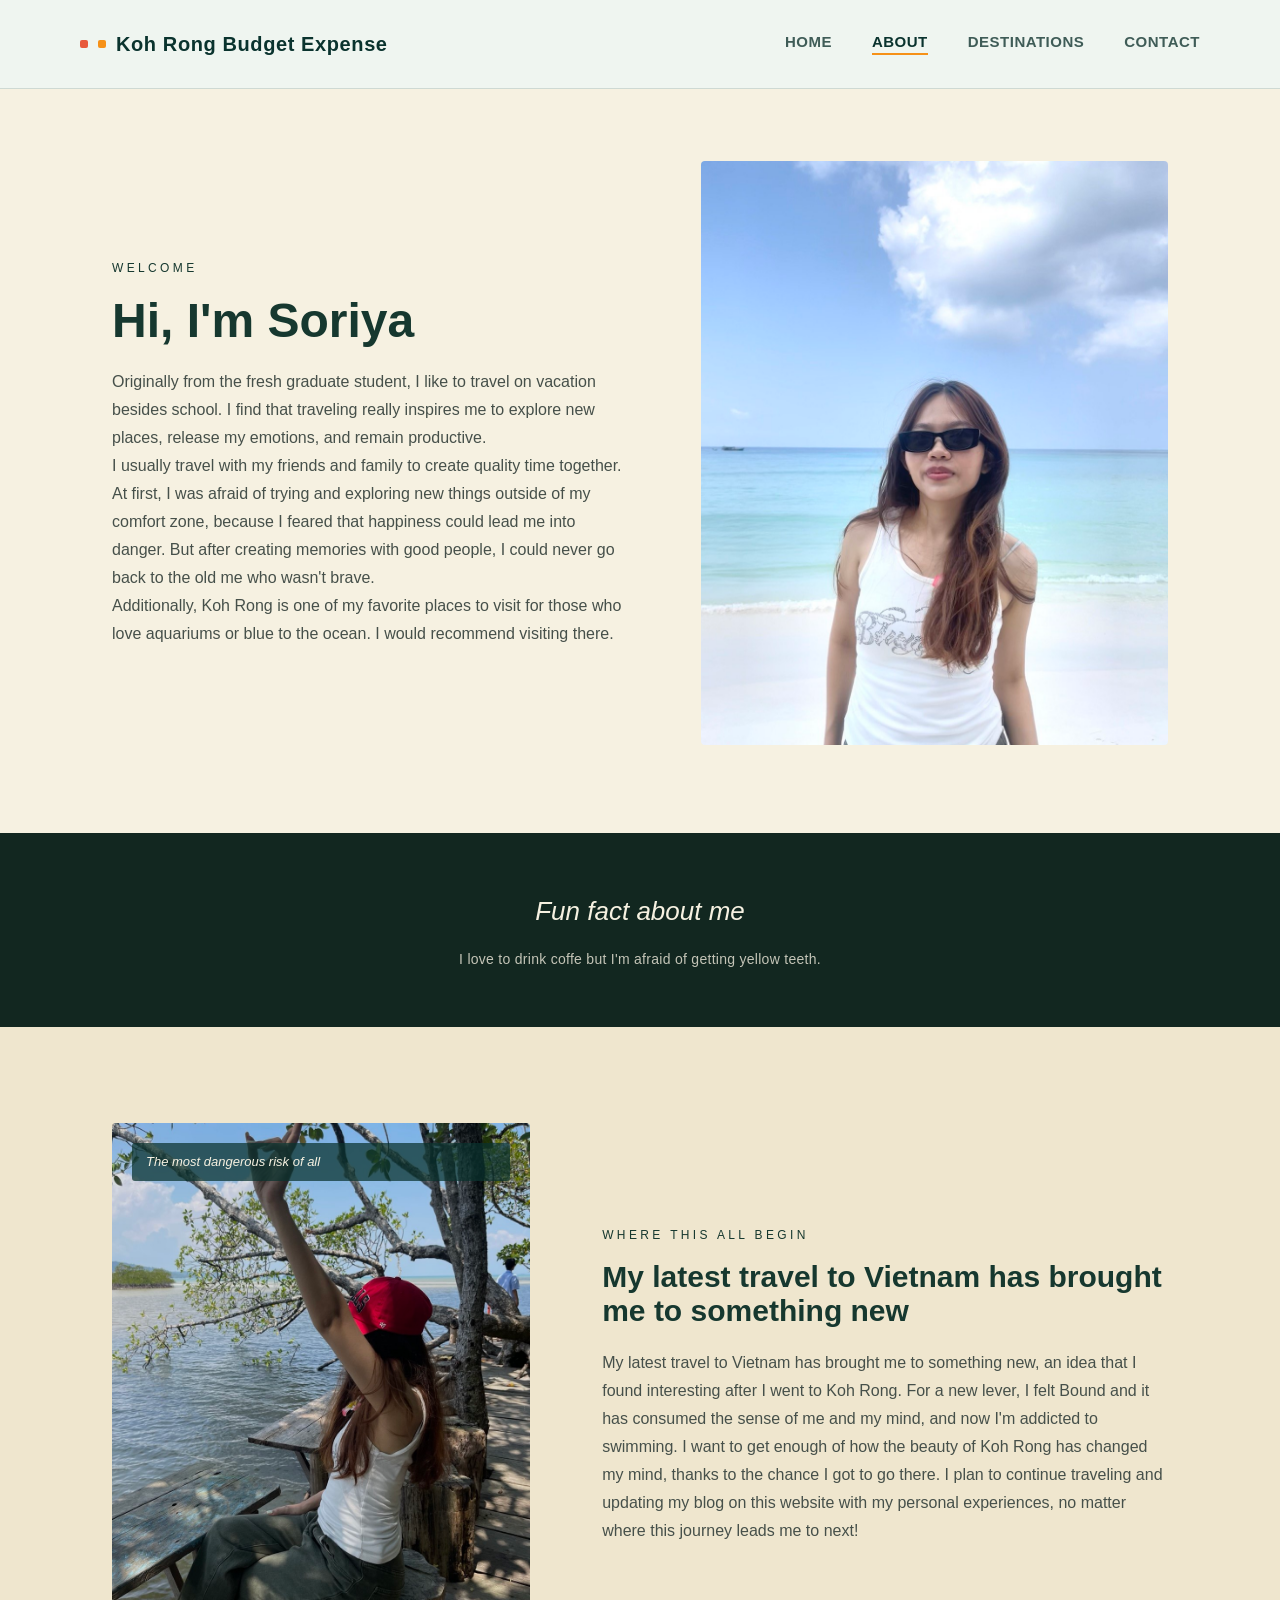
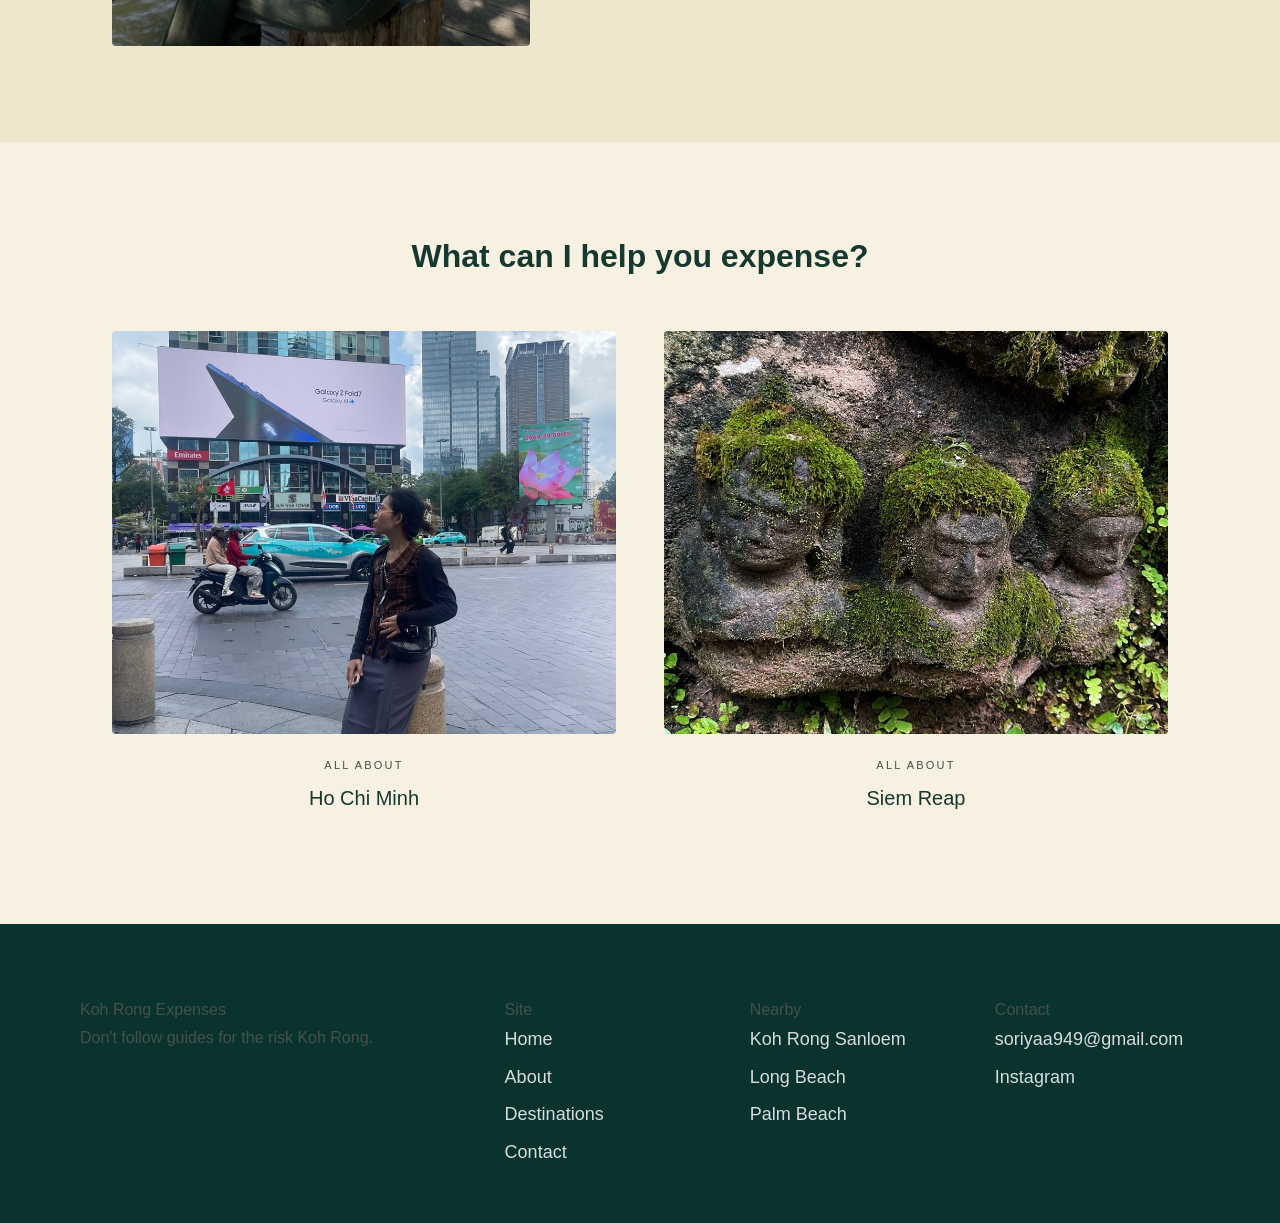
==== commit 4785cf94: "revise the nav link to connect" ====
--- a/about/index_4.html
+++ b/about/index_4.html
@@ -1,128 +1,144 @@
 <!DOCTYPE html>
 <html lang="en">
+
 <head>
-<meta charset="UTF-8">
-<meta name="viewport" content="width=device-width, initial-scale=1.0">
-<title>Koh Rong Budget Expense</title>
-<link rel="preconnect" href="https://fonts.googleapis.com">
-<link href="https://fonts.googleapis.com/css2?family=Playfair+Display:ital,wght@0,500;0,600;0,700;1,500&family=Jost:wght@300;400;500;600&display=swap" rel="stylesheet">
-<link rel="stylesheet" href="styles_2.css">
+  <meta charset="UTF-8">
+  <meta name="viewport" content="width=device-width, initial-scale=1.0">
+  <title>Koh Rong Budget Expense</title>
+  <link rel="preconnect" href="https://fonts.googleapis.com">
+  <link
+    href="https://fonts.googleapis.com/css2?family=Playfair+Display:ital,wght@0,500;0,600;0,700;1,500&family=Jost:wght@300;400;500;600&display=swap"
+    rel="stylesheet">
+  <link rel="stylesheet" href="styles_2.css">
 </head>
+
 <body>
 
-<!-- NAV -->
-<header class="site-header">
-  <div class="header-inner">
-    <a href="#" class="logo">Koh Rong Budget Expense</a>
+  <!-- NAV -->
+  <header class="site-header">
+    <div class="header-inner">
+      <a href="../index.html" class="logo">
+        <span class="logo-dot"></span>
+        Koh Rong Budget Expense
+      </a>
 
-    <button class="nav-toggle" id="navToggle" aria-label="Toggle navigation" aria-expanded="false">
-      <span></span>
-      <span></span>
-      <span></span>
-    </button>
+      <button class="nav-toggle" id="navToggle" aria-label="Toggle navigation" aria-expanded="false">
+        <span></span>
+        <span></span>
+        <span></span>
+      </button>
 
-    <ul class="nav-links">
-        <li><a href="index.html" class="navbar_link">Home</a></li>
-        <li><a href="about.html" class="navbar_link">About</a></li>
-        <li><a href="destinations.html" class="navbar_link">Destinations</a></li>
-        <li><a href="contact.html" class="navbar_link">Contact</a></li>
-      </ul>
-  </div>
-</header>
+      <nav class="main-nav" id="mainNav">
+        <a href="../index.html" class="navbar_link">Home</a>
+        <a href="index_4.html" class="navbar_link active">About</a>
+        <a href="../destination/destination.html" class="navbar_link">Destinations</a>
+        <a href="../contact/contact.html" class="navbar_link">Contact</a>
+      </nav>
+    </div>
+  </header>
 
-<main>
+  <main>
 
-  <!-- WELCOME / ABOUT -->
-  <section class="about-section" id="about">
-    <div class="about-inner">
-      <div class="about-copy">
-        <p class="eyebrow">Welcome</p>
-        <h1>Hi, I'm Soriya</h1>
-        <p>Originally from the fresh graduate student, I like to travel on vacation besides school. I find that traveling really inspires me to explore new places, release my emotions, and remain productive.</p>
-        <p>I usually travel with my friends and family to create quality time together. At first, I was afraid of trying and exploring new things outside of my comfort zone, because I feared that happiness could lead me into danger. But after creating memories with good people, I could never go back to the old me who wasn't brave.</p>
-        <p>Additionally, Koh Rong is one of my favorite places to visit for those who love aquariums or blue to the ocean. I would recommend visiting there.</p>
+    <!-- WELCOME / ABOUT -->
+    <section class="about-section" id="about">
+      <div class="about-inner">
+        <div class="about-copy">
+          <p class="eyebrow">Welcome</p>
+          <h1>Hi, I'm Soriya</h1>
+          <p>Originally from the fresh graduate student, I like to travel on vacation besides school. I find that
+            traveling really inspires me to explore new places, release my emotions, and remain productive.</p>
+          <p>I usually travel with my friends and family to create quality time together. At first, I was afraid of
+            trying and exploring new things outside of my comfort zone, because I feared that happiness could lead me
+            into danger. But after creating memories with good people, I could never go back to the old me who wasn't
+            brave.</p>
+          <p>Additionally, Koh Rong is one of my favorite places to visit for those who love aquariums or blue to the
+            ocean. I would recommend visiting there.</p>
+        </div>
+        <div class="about-photo">
+          <img src="soriyaImage.jpg" alt="Soriya wearing sunglasses">
+        </div>
       </div>
-      <div class="about-photo">
-        <img src="soriyaImage.jpg" alt="Soriya wearing sunglasses">
+    </section>
+
+    <!-- FUN FACT BANNER -->
+    <section class="fun-fact">
+      <p class="fun-fact-title">Fun fact about me</p>
+      <p class="fun-fact-text">I love to drink coffe but I'm afraid of getting yellow teeth.</p>
+    </section>
+
+    <!-- WHERE IT ALL BEGAN -->
+    <section class="origin-section">
+      <div class="origin-inner">
+        <div class="origin-photo">
+          <img src="soriyapf.jpg" alt="soriya along a river">
+          <span class="photo-caption">The most dangerous risk of all</span>
+        </div>
+        <div class="origin-copy">
+          <p class="eyebrow">Where this all begin</p>
+          <h2>My latest travel to Vietnam has brought me to something new</h2>
+          <p>My latest travel to Vietnam has brought me to something new, an idea that I found interesting after I went
+            to Koh Rong. For a new lever, I felt Bound and it has consumed the sense of me and my mind, and now I'm
+            addicted to swimming. I want to get enough of how the beauty of Koh Rong has changed my mind, thanks to the
+            chance I got to go there. I plan to continue traveling and updating my blog on this website with my personal
+            experiences, no matter where this journey leads me to next!</p>
+        </div>
+      </div>
+    </section>
+
+    <!-- WHAT CAN I HELP YOU EXPENSE -->
+    <section class="expense-section" id="destinations">
+      <h2>What can I help you expense?</h2>
+
+      <div class="expense-grid">
+        <a class="expense-card" href="#">
+          <div class="expense-image">
+            <img src="hcm.jpg" alt="A street scene in Ho Chi Minh City with a blue car">
+          </div>
+          <p class="expense-label">All about<br><span>Ho Chi Minh</span></p>
+        </a>
+        <a class="expense-card" href="#">
+          <div class="expense-image">
+            <img src="sr.jpg" alt="Moss covered stone carvings at Siem Reap">
+          </div>
+          <p class="expense-label">All about<br><span>Siem Reap</span></p>
+        </a>
+      </div>
+    </section>
+
+  </main>
+
+  <!-- FOOTER -->
+  <footer class="site-footer">
+    <div class="footer-inner">
+      <div class="footer-brand">
+        <p class="footer-title">Koh Rong Expenses</p>
+        <p class="footer-tagline">Don't follow guides for the risk Koh Rong.</p>
+      </div>
+
+      <div class="footer-col">
+        <p class="footer-heading">Site</p>
+        <a href="../index.html">Home</a>
+        <a href="index_4.html">About</a>
+        <a href="../destination/destination.html">Destinations</a>
+        <a href="../contact/contact.html">Contact</a>
+      </div>
+
+      <div class="footer-col">
+        <p class="footer-heading">Nearby</p>
+        <a href="#">Koh Rong Sanloem</a>
+        <a href="#">Long Beach</a>
+        <a href="#">Palm Beach</a>
+      </div>
+
+      <div class="footer-col">
+        <p class="footer-heading">Contact</p>
+        <a href="mailto:soriyaa949@gmail.com">soriyaa949@gmail.com</a>
+        <a href="#">Instagram</a>
       </div>
     </div>
-  </section>
+  </footer>
 
-  <!-- FUN FACT BANNER -->
-  <section class="fun-fact">
-    <p class="fun-fact-title">Fun fact about me</p>
-    <p class="fun-fact-text">I love to drink coffe but I'm afraid of getting yellow teeth.</p>
-  </section>
+  <script src="script.js"></script>
+</body>
 
-  <!-- WHERE IT ALL BEGAN -->
-  <section class="origin-section">
-    <div class="origin-inner">
-      <div class="origin-photo">
-        <img src="soriyapf.jpg" alt="soriya along a river">
-        <span class="photo-caption">The most dangerous risk of all</span>
-      </div>
-      <div class="origin-copy">
-        <p class="eyebrow">Where this all begin</p>
-        <h2>My latest travel to Vietnam has brought me to something new</h2>
-        <p>My latest travel to Vietnam has brought me to something new, an idea that I found interesting after I went to Koh Rong. For a new lever, I felt Bound and it has consumed the sense of me and my mind, and now I'm addicted to swimming. I want to get enough of how the beauty of Koh Rong has changed my mind, thanks to the chance I got to go there. I plan to continue traveling and updating my blog on this website with my personal experiences, no matter where this journey leads me to next!</p>
-      </div>
-    </div>
-  </section>
-
-  <!-- WHAT CAN I HELP YOU EXPENSE -->
-  <section class="expense-section" id="destinations">
-    <h2>What can I help you expense?</h2>
-
-    <div class="expense-grid">
-      <a class="expense-card" href="#">
-        <div class="expense-image">
-          <img src="hcm.jpg" alt="A street scene in Ho Chi Minh City with a blue car">
-        </div>
-        <p class="expense-label">All about<br><span>Ho Chi Minh</span></p>
-      </a>
-
-      <a class="expense-card" href="#">
-        <div class="expense-image">
-          <img src="sr.jpg" alt="Moss covered stone carvings at Siem Reap">
-        </div>
-        <p class="expense-label">All about<br><span>Siem Reap</span></p>
-      </a>
-    </div>
-  </section>
-
-</main>
-
-<!-- FOOTER -->
-<footer class="site-footer" id="contact">
-  <div class="footer-inner">
-    <div class="footer-brand">
-      <p class="footer-title">Koh Rong Expenses</p>
-      <p class="footer-tagline">Don't follow guides for the risk Koh Rong.</p>
-    </div>
-
-    <div class="footer-col">
-      <p class="footer-heading">Site</p>
-      <a href="#home">Home</a>
-      <a href="#about">About</a>
-      <a href="#destinations">Destinations</a>
-      <a href="contact.html">Contact</a>
-    </div>
-
-    <div class="footer-col">
-      <p class="footer-heading">Nearby</p>
-      <a href="#">Koh Rong Sanloem</a>
-      <a href="#">Long Beach</a>
-      <a href="#">Paim beach</a>
-    </div>
-
-    <div class="footer-col">
-      <p class="footer-heading">Contact</p>
-      <a href="mailto:soriyaa949@gmail.com">soriyaa949@gmail.com</a>
-      <a href="#">Instagram</a>
-    </div>
-  </div>
-</footer>
-
-<script src="script.js"></script>
-</body>
-</html>
+</html>
--- a/about/styles_2.css
+++ b/about/styles_2.css
@@ -531,6 +531,9 @@
 /* ════════════════════════════════════════
    NAV
 ════════════════════════════════════════ */
+t/* ════════════════════════════════════════
+   NAV
+════════════════════════════════════════ */
 .site-header {
   background: var(--green-nav);
   border-bottom: 1px solid var(--rule-nav);
@@ -562,6 +565,81 @@
   text-decoration: none;
   white-space: nowrap;
 }
+
+.logo::before {
+  content: "";
+  display: inline-block;
+  width: 8px;
+  height: 8px;
+  background: #e8593b;
+  border-radius: 2px;
+  flex-shrink: 0;
+}
+
+/* Navigation */
+.main-nav {
+  display: flex;
+  gap: 40px;
+  align-items: center;
+}
+
+.main-nav a {
+  font-family: var(--font-sans);
+  font-weight: 600;
+  font-size: 15px;
+  letter-spacing: 0.5px;
+  text-transform: uppercase;
+  text-decoration: none;
+  color: #3f5c57;
+  padding-bottom: 3px;
+  border-bottom: 2px solid transparent;
+  transition: color .2s ease, border-color .2s ease;
+}
+
+.main-nav a:hover {
+  color: var(--orange);
+  border-bottom-color: var(--orange);
+}
+
+.main-nav a.active {
+  color: var(--green-dark);
+  border-bottom-color: var(--orange);
+}/* ════════════════════════════════════════
+   NAV
+════════════════════════════════════════ */
+.site-header {
+  position: sticky;
+  top: 0;
+  z-index: 100;
+  background: var(--green-nav);
+  border-bottom: 1px solid var(--rule-nav);
+}
+
+.header-inner {
+  max-width: var(--max-w);
+  height: 88px;
+  margin: 0 auto;
+  padding: 0 40px;
+  display: flex;
+  align-items: center;
+  justify-content: space-between;
+}
+
+/* Logo */
+
+.logo {
+  display: flex;
+  align-items: center;
+  gap: 10px;
+  font-family: var(--font-display);
+  font-size: 20px;
+  font-weight: 800;
+  letter-spacing: 0.6px;
+  color: var(--green-dark);
+  text-decoration: none;
+  white-space: nowrap;
+}
+
 .logo-dot {
   width: 8px;
   height: 8px;
@@ -570,56 +648,117 @@
   flex-shrink: 0;
 }
 
-/* Desktop nav links */
+/* Desktop Navigation */
+
 .main-nav {
   display: flex;
+  align-items: center;
   gap: 40px;
-  align-items: center;
-}
+}
+
 .main-nav a {
   font-family: var(--font-sans);
+  font-size: 15px;
   font-weight: 600;
-  font-size: 15px;
   letter-spacing: 0.5px;
   text-transform: uppercase;
+  text-decoration: none;
   color: #3f5c57;
   padding-bottom: 3px;
   border-bottom: 2px solid transparent;
-  transition: color .2s ease, border-color .2s ease;
-}
+  transition: color 0.2s ease, border-color 0.2s ease;
+}
+
 .main-nav a:hover {
   color: var(--orange);
   border-bottom-color: var(--orange);
 }
+
 .main-nav a.active {
   color: var(--green-dark);
   border-bottom-color: var(--orange);
 }
 
-/* Hamburger button */
+/* Hamburger Menu */
+
 .nav-toggle {
   display: none;
+  width: 32px;
+  height: 32px;
+  padding: 0;
+  border: none;
+  background: none;
+  cursor: pointer;
   flex-direction: column;
   justify-content: center;
   gap: 5px;
-  width: 32px;
-  height: 32px;
-  background: none;
-  border: none;
-  cursor: pointer;
-  padding: 0;
-}
+}
+
 .nav-toggle span {
   display: block;
+  width: 100%;
   height: 2px;
-  width: 100%;
   background: var(--green-dark);
   border-radius: 2px;
-  transition: transform .25s ease, opacity .25s ease;
-}
-.nav-toggle.is-open span:nth-child(1) { transform: translateY(7px) rotate(45deg); }
-.nav-toggle.is-open span:nth-child(2) { opacity: 0; }
-.nav-toggle.is-open span:nth-child(3) { transform: translateY(-7px) rotate(-45deg); }
+  transition: transform 0.25s ease, opacity 0.25s ease;
+}
+
+.nav-toggle.is-open span:nth-child(1) {
+  transform: translateY(7px) rotate(45deg);
+}
+
+.nav-toggle.is-open span:nth-child(2) {
+  opacity: 0;
+}
+
+.nav-toggle.is-open span:nth-child(3) {
+  transform: translateY(-7px) rotate(-45deg);
+}
+
+/* Mobile Navigation */
+
+@media (max-width: 640px) {
+  .header-inner {
+    height: 64px;
+    padding: 0 20px;
+  }
+
+  .nav-toggle {
+    display: flex;
+  }
+
+  .main-nav {
+    position: absolute;
+    top: 100%;
+    left: 0;
+    right: 0;
+    display: flex;
+    flex-direction: column;
+    align-items: flex-start;
+    gap: 0;
+    max-height: 0;
+    overflow: hidden;
+    background: var(--green-nav);
+    border-bottom: 1px solid var(--rule-nav);
+    transition: max-height 0.3s ease;
+  }
+
+  .main-nav.is-open {
+    max-height: 280px;
+  }
+
+  .main-nav a {
+    width: 100%;
+    padding: 16px 20px;
+    font-size: 14px;
+    border-bottom: 1px solid rgba(13, 43, 40, 0.1);
+  }
+
+  .main-nav a.active {
+    border-left: 3px solid var(--orange);
+    border-bottom-color: rgba(13, 43, 40, 0.1);
+  }
+}
 
 /* ════════════════════════════════════════
    CONTACT CONTENT
